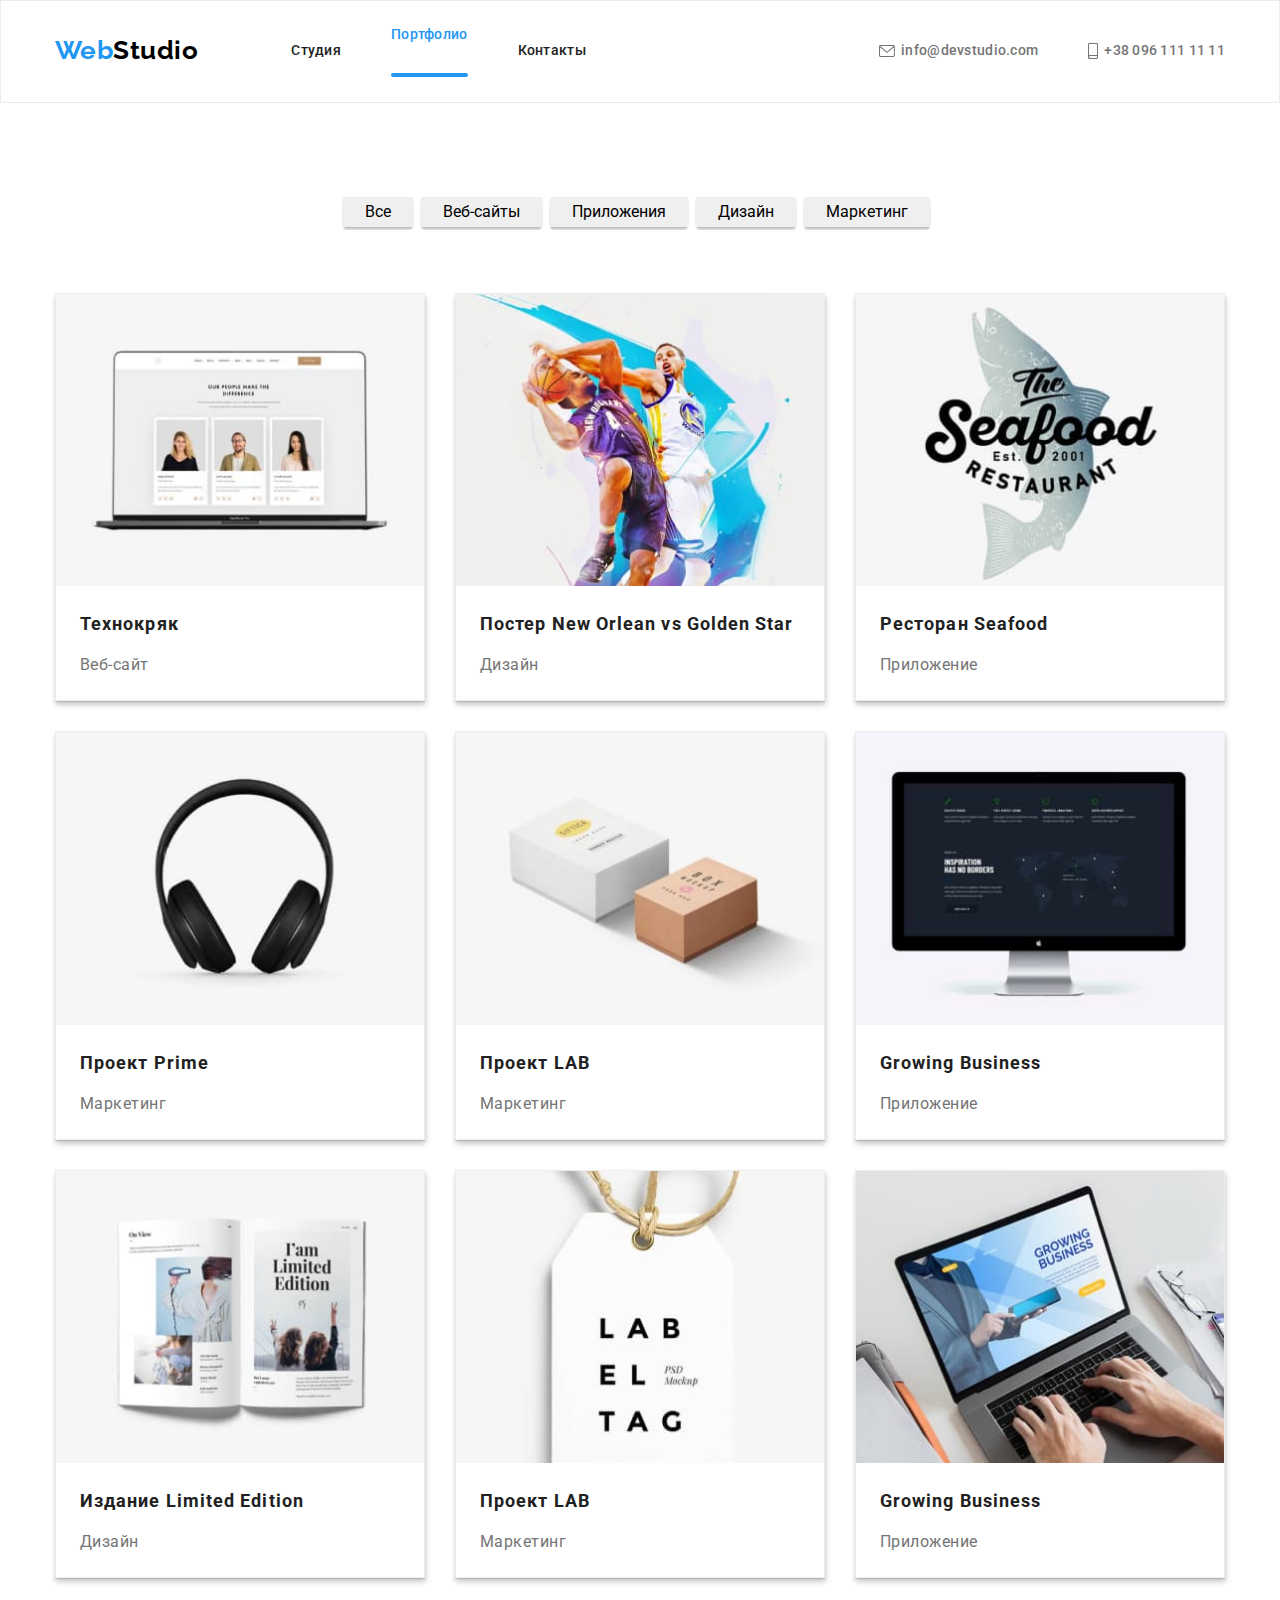
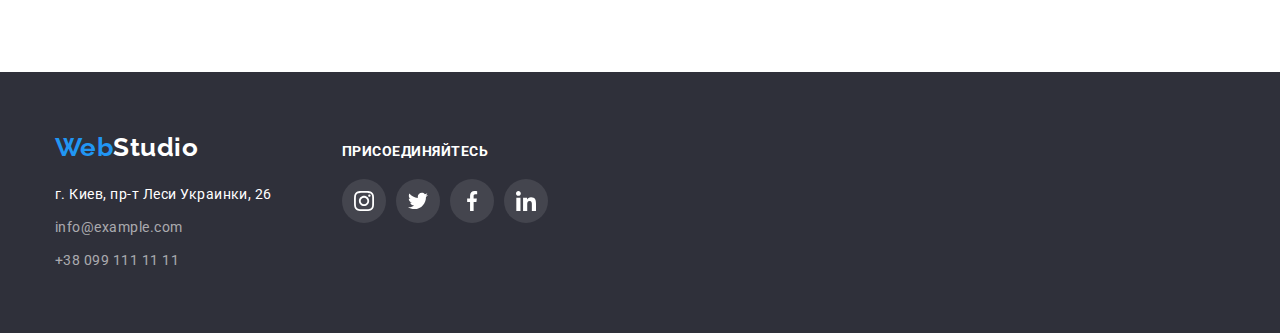
==== portfolio.html @ 944b117f "Начало д 5" ====
<!DOCTYPE html>
<html lang="ru">
  <head>
    <meta charset="UTF-8" />
    <meta http-equiv="X-UA-Compatible" content="IE=edge" />
    <meta name="viewport" content="width=device-width, initial-scale=1.0" />
    <title>Document</title>
    <link
      href="https://fonts.googleapis.com/css2?family=Raleway:wght@700&family=Roboto:wght@400;500;700;900&display=swap"
      rel="stylesheet"
    />
    <link
      rel="stylesheet"
      href="https://cdnjs.cloudflare.com/ajax/libs/modern-normalize/1.1.0/modern-normalize.min.css"
    />
    <link rel="stylesheet" href="./css/styles.css" />
  </head>
  <body>
    <!--Шапка сайта-->

    <header class="header">
      <div class="container container-header">
        <nav class="header-nav">
          <a href="/" class="logo header-logo">
            Web<span class="accent-dark">Studio</span>
          </a>
          <ul class="header-list list">
            <li class="header-item">
              <a href="./index.html" class="link">Студия</a>
            </li>
            <li class="header-item">
              <a href="./portfolio.html" class="link current">Портфолио</a>
            </li>
            <li class="header-item"><a href="" class="link">Контакты</a></li>
          </ul>
        </nav>
        <ul class="information-list">
          <li>
            <a href="mailto:info@devstudio.com" class="contact contact-mail">
              <svg class="inf-icon">
                <use href="./images/icons.svg#icon-envelope"></use>
              </svg>
              info@devstudio.com</a
            >
          </li>
          <li>
            <a href="tel:+380961111111" class="contact header-contact">
              <svg class="tel-icon">
                <use href="./images/icons.svg#icon-smartphone"></use>
              </svg>
              +38 096 111 11 11</a
            >
          </li>
        </ul>
      </div>
    </header>

    <main>
      <section class="section">
        <h1 class="visually-hidden">portfolio</h1>

        <!--Button-->
        <div class="container">
          <ul class="btn-list">
            <li class="btn-item">
              <button type="submit" class="btn">Все</button>
            </li>
            <li class="btn-item">
              <button type="submit" class="btn">Веб-сайты</button>
            </li>
            <li class="btn-item">
              <button type="submit" class="btn">Приложения</button>
            </li>
            <li class="btn-item">
              <button type="submit" class="btn">Дизайн</button>
            </li>
            <li class="btn-item">
              <button type="submit" class="btn">Маркетинг</button>
            </li>
          </ul>

          <ul class="example-container">
            <li class="example-item">
              <img
                class="example-img"
                src="./images/img21.jpg"
                alt="Технокряк"
                width="370"
              />
              <div class="main-example-text">
                <h2 class="title-text example-text">Технокряк</h2>
                <p class="second-text">Веб-сайт</p>
              </div>
            </li>
            <li class="example-item">
              <img
                class="example-img"
                src="./images/img22.jpg"
                alt="Постер New Orlean vs Golden Star"
                width="370"
              />
              <div class="main-example-text">
                <h2 class="title-text example-text">
                  Постер New Orlean vs Golden Star
                </h2>
                <p class="second-text">Дизайн</p>
              </div>
            </li>
            <li class="example-item">
              <img
                class="example-img"
                src="./images/img23.jpg"
                alt="Ресторан Seafood"
                width="370"
              />
              <div class="main-example-text">
                <h2 class="title-text example-text">Ресторан Seafood</h2>
                <p class="second-text">Приложение</p>
              </div>
            </li>
            <li class="example-item">
              <img
                class="example-img"
                src="./images/img24.jpg"
                alt="Проект Prime"
                width="370"
              />
              <div class="main-example-text">
                <h2 class="title-text example-text">Проект Prime</h2>
                <p class="second-text">Маркетинг</p>
              </div>
            </li>
            <li class="example-item">
              <img
                class="example-img"
                src="./images/img25.jpg"
                alt="Проект LAB"
                width="370"
              />
              <div class="main-example-text">
                <h2 class="title-text example-text">Проект LAB</h2>
                <p class="second-text">Маркетинг</p>
              </div>
            </li>
            <li class="example-item">
              <img
                class="example-img"
                src="./images/img26.jpg"
                alt="Growing Business"
                width="370"
              />
              <div class="main-example-text">
                <h2 class="title-text example-text">Growing Business</h2>
                <p class="second-text">Приложение</p>
              </div>
            </li>
            <li class="example-item">
              <img
                class="example-img"
                src="./images/img27.jpg"
                alt="Издание Limited Edition"
                width="370"
              />
              <div class="main-example-text">
                <h2 class="title-text example-text">Издание Limited Edition</h2>
                <p class="second-text">Дизайн</p>
              </div>
            </li>
            <li class="example-item">
              <img
                class="example-img"
                src="./images/img28.jpg"
                alt="Проект LAB"
                width="370"
              />
              <div class="main-example-text">
                <h2 class="title-text example-text">Проект LAB</h2>
                <p class="second-text">Маркетинг</p>
              </div>
            </li>
            <li class="example-item">
              <img
                class="example-img"
                src="./images/img29.jpg"
                alt="Growing Business"
                width="370"
              />
              <div class="main-example-text">
                <h2 class="title-text example-text">Growing Business</h2>
                <p class="second-text">Приложение</p>
              </div>
            </li>
          </ul>
        </div>
      </section>
    </main>

    <!--Футер-->

    <footer class="futer">
      <div class="container futer-container">
        <div class="futer-left">
          <a href="/" class="logo futer-logo">
            Web<span class="accent-white">Studio</span>
          </a>
          <address class="futer-adrdess">
            <p class="address">г. Киев, пр-т Леси Украинки, 26</p>
            <ul>
              <li>
                <a href="" class="futer-inf-mail inf">info@example.com</a>
              </li>
              <li>
                <a href="" class="inf futer-inf-tel">+38 099 111 11 11</a>
              </li>
            </ul>
          </address>
        </div>
        <div class="futer-right">
          <h2 class="futer-right-title">присоединяйтесь</h2>
          <ul class="futer-right-list">
            <li class="futer-right-item">
              <a href="" class="futer-right-list-icon">
                <svg class="futer-icon" width="20" height="20">
                  <use href="./images/icons.svg#icon-instagram-2"></use>
                </svg>
              </a>
            </li>
            <li class="futer-right-item">
              <a href="" class="futer-right-list-icon">
                <svg class="futer-icon" width="20" height="20">
                  <use href="./images/icons.svg#icon-twitter-1"></use>
                </svg>
              </a>
            </li>
            <li class="futer-right-item">
              <a href="" class="futer-right-list-icon">
                <svg class="futer-icon" width="20" height="20">
                  <use href="./images/icons.svg#icon-facebook-1"></use>
                </svg>
              </a>
            </li>
            <li class="futer-right-item">
              <a href="" class="futer-right-list-icon">
                <svg class="futer-icon" width="20" height="20">
                  <use href="./images/icons.svg#icon-linkedin-1"></use>
                </svg>
              </a>
            </li>
          </ul>
        </div>
      </div>
    </footer>
  </body>
</html>
---- css/styles.css ----
/* акцент синий #2196F3 */
/* основной цвет #212121 */
/* белый цвет #FFFFFF */
/* вторичный цвет #757575 */
/*  вторичный цвет фона #2F303A */

:root {
  --primary-text-color: #757575;
  --title-text-color: #212121;
  --accent-color: #2196f3;
  --title-white-color: #ffffff;
  --bgr-color: #2f303a;
  --logo-dark-color: #000000;
  --btn-color: #f5f4fa;
  --icon-color: #afb1b8;
}

/* Сбросы */

html {
  box-sizing: border-box;
}
*,
*::before,
*::after {
  box-sizing: inherit;
}

p,
h1,
h2,
h3,
h4,
h5,
h6 {
  margin: 0;
  padding: 0;
}
img {
  display: block;
  max-width: 100%;
}

ul {
  margin: 0;
  padding: 0;
  list-style: none;
}

a {
  text-decoration: none;
}

.list {
  padding: 0;
  margin: 0;
}

body {
  margin: 0;
  background-color: var(--title-white-color);
  color: var(--primary-text-color);
  font-family: Roboto, sans-serif;
  letter-spacing: 0.03em;
  font-style: normal;
}

.address {
  font-style: normal;
  line-height: 1.71;
}
.visually-hidden {
  position: absolute;
  white-space: nowrap;
  width: 1px;
  height: 1px;
  overflow: hidden;
  border: 0;
  padding: 0;
  clip: rect(0 0 0 0);
  clip-path: inset(50%);
  margin: -1px;
}

.container {
  margin: 0 auto;
  width: 1200px;
  padding-right: 15px;
  padding-left: 15px;
}

.section {
  padding: 94px 0;
}

.title-text {
  font-weight: 700;
  text-align: left;
  color: var(--title-text-color);
}

/* -------------header------------- */

.container-header {
  display: flex;
}

.header-nav {
  display: flex;
  align-items: center;
}

.header-list {
  display: flex;
}
.information-list {
  display: flex;
  margin-left: auto;
  align-items: center;
}

.logo {
  color: var(--accent-color);
  font-family: raleway, sans-serif;
  font-weight: 700;
  font-size: 26px;
  line-height: 1.19;
}
.header {
  border: 1px solid #ececec;
}

.accent-dark {
  color: var(--logo-dark-color);
}

.accent-white {
  color: var(--title-white-color);
}
.header-contact {
  margin-left: 50px;
}

.header-logo {
  margin-right: 93px;
}
.header-item {
  display: flex;
  align-items: center;
}
.header-item:not(:last-child) {
  margin-right: 50px;
}

.link {
  color: var(--title-text-color);
  font-size: 14px;
  font-weight: 500;
  line-height: 1.4;
  letter-spacing: 0.02em;
}
.header {
  padding-top: 24px;
  padding-bottom: 25px;
  margin-bottom: 0;
}
.header-list a:hover,
.header-list a:focus {
  color: var(--accent-color);
}

.current {
  color: var(--accent-color);
}
.current::after {
  content: "";
  width: inherit;
  height: 4px;
  display: block;
  background-color: var(--accent-color);
  margin-top: 28px;
  margin-bottom: 0;
  border-radius: 2px;
}
.contact {
  color: var(--primary-text-color);
  font-size: 14px;
  font-weight: 500;
  line-height: 1.14;
  letter-spacing: 0.02em;
  display: flex;
  align-items: center;
}
.contact-mail {
  display: flex;
  align-items: center;
}

.inf-icon {
  width: 16px;
  height: 12px;
  fill: var(--primary-text-color);
  margin-right: 6px;
}

.contact:hover .inf-icon {
  fill: var(--accent-color);
}

.contact:focus .inf-icon {
  fill: var(--accent-color);
}
.contact:hover .tel-icon {
  fill: var(--accent-color);
}

.contact:focus .tel-icon {
  fill: var(--accent-color);
}

.contact:hover,
.contact:focus {
  color: var(--accent-color);
}
.tel-icon {
  align-items: center;
  height: 16px;
  width: 10px;
  margin-right: 6px;
  fill: var(--primary-text-color);
}

/*-----------------HERO--------------- */

.hero-section {
  text-align: center;
  background-color: #c4c4c4;
  background-image: linear-gradient(
      to right,
      rgba(47, 48, 58, 0.4),
      rgba(47, 48, 58, 0.4)
    ),
    url(../images/hero-bg.jpg);
  background-repeat: no-repeat;
  background-position: center;
  background-size: cover;
  max-width: 1600px;
  margin: 0 auto;
  padding-top: 200px;
  padding-bottom: 200px;
}

.hero-title {
  margin-bottom: 30px;
  color: var(--title-white-color);
  font-size: 44px;
  font-weight: 900;
  line-height: 1.36;
  letter-spacing: 0.06em;
  text-transform: uppercase;
  width: 696px;
  margin: 0 auto 30px;
}

/* ------------- Особенности------------- */

.peculiarities-list {
  display: flex;
}
.pecul-item:not(:last-child) {
  margin-right: 30px;
}
.pecul-title {
  margin-bottom: 10px;
  font-size: 14px;
  line-height: 1.14;
  text-transform: uppercase;
}
.peculiarities-second-text {
  font-size: 14px;
  font-style: normal;
  line-height: 1.71;
  text-align: left;
}
.pecul-icon {
  align-items: center;
}
.icon {
  display: flex;
  width: 270px;
  height: 120px;
  align-items: center;
  justify-content: center;
  background: #f5f4fa;
  border-radius: 4px;
  margin-bottom: 30px;
}

/*--------------Работа--------------*/

.section-work {
  padding-top: 0;
}
.section-title {
  margin-top: 0;
  margin-bottom: 50px;
  color: var(--title-text-color);
  font-size: 36px;
  font-weight: 700;
  line-height: 1.17;
  text-align: center;
}
.work {
  display: flex;
  justify-content: space-between;
}

/*------------ Наша команда -------------*/

.section-team {
  background: var(--btn-color);
}
.team-list .title {
  color: var(--title-text-color);
  font-size: 16px;
  font-weight: 500;
  line-height: 1.88;
  text-align: center;
}
.team-list {
  display: flex;
  margin-bottom: 0;
  margin-left: -30px;
  font-size: 16px;
  line-height: 1.19;
  text-align: center;
}
.team-item {
  flex-basis: calc((100% - 3 * 30px) / 3);
  margin-left: 30px;
  box-shadow: 0px 1px 3px rgba(0, 0, 0, 0.12), 0px 1px 1px rgba(0, 0, 0, 0.14),
    0px 2px 1px rgba(0, 0, 0, 0.2);
  border-radius: 0px 0px 4px 4px;
  background: var(--title-white-color);
}
.team-second-text {
  margin-bottom: 16px;
}

.team-text {
  padding-top: 30px;
  padding-bottom: 30px;
}
.team-title {
  margin-bottom: 10px;
}
.team-list-item {
  display: flex;
  justify-content: center;
}
.social-item {
  margin-right: 10px;
}
.social-item:last-child {
  margin-right: 0;
}

.social-link {
  align-items: center;
  justify-content: center;
  width: 44px;
  height: 44px;
  background: var(--title-white-color);
  border-radius: 50%;
  display: flex;
}
.social-icon {
  fill: var(--icon-color);
}
.social-link:hover,
.social-link:focus {
  background-color: var(--accent-color);
}
.social-link:hover .social-icon,
.social-link:focus .social-icon {
  fill: var(--title-white-color);
}

/*------------ Clients -------------*/

.clients-list {
  display: flex;
  align-items: center;
  justify-content: center;
}
.clients-item {
  margin-right: 30px;

  box-sizing: border-box;
}
.clients {
  width: 170px;
  height: 92px;
  border: 1px solid var(--icon-color);
  border-radius: 4px;
  display: flex;
  justify-content: center;
  align-items: center;
}
.clients-icon {
  fill: var(--icon-color);
  width: 106px;
  height: 60px;
}
.clients:hover .clients-icon {
  fill: var(--accent-color);
}
.clients:focus .clients-icon {
  fill: var(--accent-color);
}
.clients:hover,
.clients:focus {
  border-color: var(--accent-color);
}

/* button */
.hero-button {
  border-radius: 4px;
  padding: 10px 32px;
  min-width: 200px;
  text-align: center;

  color: var(--title-white-color);
  background: var(--accent-color);
  font-family: inherit;
  font-size: 16px;
  font-weight: 700;
  line-height: 1.88;
  letter-spacing: 0.06em;
  border: none;
  cursor: pointer;
  box-shadow: 0px 4px 4px rgba(0, 0, 0, 0.15);
}

/*------------- Футер---------------- */

.futer {
  background-color: var(--bgr-color);
  padding: 60px 0;
}
.futer-logo {
  margin-bottom: 20px;
}
.futer .address {
  color: var(--title-white-color);

  font-size: 14px;
  line-height: 1.71;
  text-align: left;
  margin-bottom: 9px;
  margin-top: 20px;
}
.futer .inf {
  font-family: Roboto;
  font-style: normal;
  color: rgba(255, 255, 255, 0.6);
  font-size: 14px;
  line-height: 1.71;
  text-align: left;
}

.futer-inf-mail {
  display: block;
  margin-bottom: 9px;
}
.futer-inf-tel {
  display: block;
}
.futer-container {
  display: flex;
  align-items: baseline;
}
.futer-left {
  margin-right: 70px;
}

.futer-right-title {
  font-size: 14px;
  line-height: calc(16 / 14);
  text-align: left;
  color: var(--title-white-color);
  margin-bottom: 20px;
  text-transform: uppercase;
}

.futer-right-list {
  display: flex;
  justify-content: center;
  align-items: center;
}
.futer-right-list-icon {
  background-color: rgba(255, 255, 255, 0.1);
  border-radius: 50%;
  align-items: center;
  justify-content: center;
  display: flex;
  width: 44px;
  height: 44px;
}

.futer-right-list-icon:hover,
.futer-right-list-icon:focus {
  background-color: var(--accent-color);
}

.futer-icon {
  fill: var(--title-white-color);

  align-items: center;
  justify-content: center;
}
.futer-right-item {
  width: 44px;
  height: 44px;
}

.futer-right-item:not(:last-child) {
  margin-right: 10px;
}

/*--------------- Portfolio ------------*/

/*----------- Button ---------*/

.btn {
  padding: 6px 22px;
  border: none;
}

.btn-item {
  font-size: 16px;
  font-weight: 500;
  line-height: calc(26 / 16);
  text-align: center;
  color: var(--bgr-color);
  border-radius: 4px;
  margin-right: 8px;
  margin-bottom: 16px;
  box-shadow: 0px 3px 1px rgba(0, 0, 0, 0.1), 0px 1px 2px rgba(0, 0, 0, 0.08),
    0px 2px 2px rgba(0, 0, 0, 0.12);
}

.btn-item:last-child {
  padding-right: 0px;
}
.btn-list {
  display: flex;
  justify-content: center;
  margin-bottom: 50px;
}

.btn:hover,
.btn:focus {
  background-color: var(--accent-color);
  cursor: pointer;
  color: var(--btn-color);
}

.examples .title {
  color: var(--title-text-color);
  font-size: 18px;
  font-weight: 700;
  line-height: 2;
  letter-spacing: 0.06em;
  text-align: left;
}

/* -------Примеры работ-------- */

.example-text {
  margin-bottom: 8px;

  font-size: 18px;
  font-weight: 700;
  line-height: 2;
  letter-spacing: 0.06em;
}
.second-text {
  font-size: 16px;
  line-height: 1.88;
  letter-spacing: 0.03em;
  color: var(--primary-text-color);
}
.example-container {
  display: flex;
  flex-wrap: wrap;
  margin-left: -30px;
  margin-top: -30px;
}
.example-item {
  margin-left: 30px;
  margin-top: 30px;
  flex-basis: calc((100% - 90px) / 3);
  background: var(--title-white-color);
  border: 1px solid #eeeeee;
  box-shadow: 0px 1px 1px rgba(0, 0, 0, 0.12), 0px 4px 4px rgba(0, 0, 0, 0.06),
    1px 4px 6px rgba(0, 0, 0, 0.16);
}

.main-example-text {
  margin: 20px 24px;
}
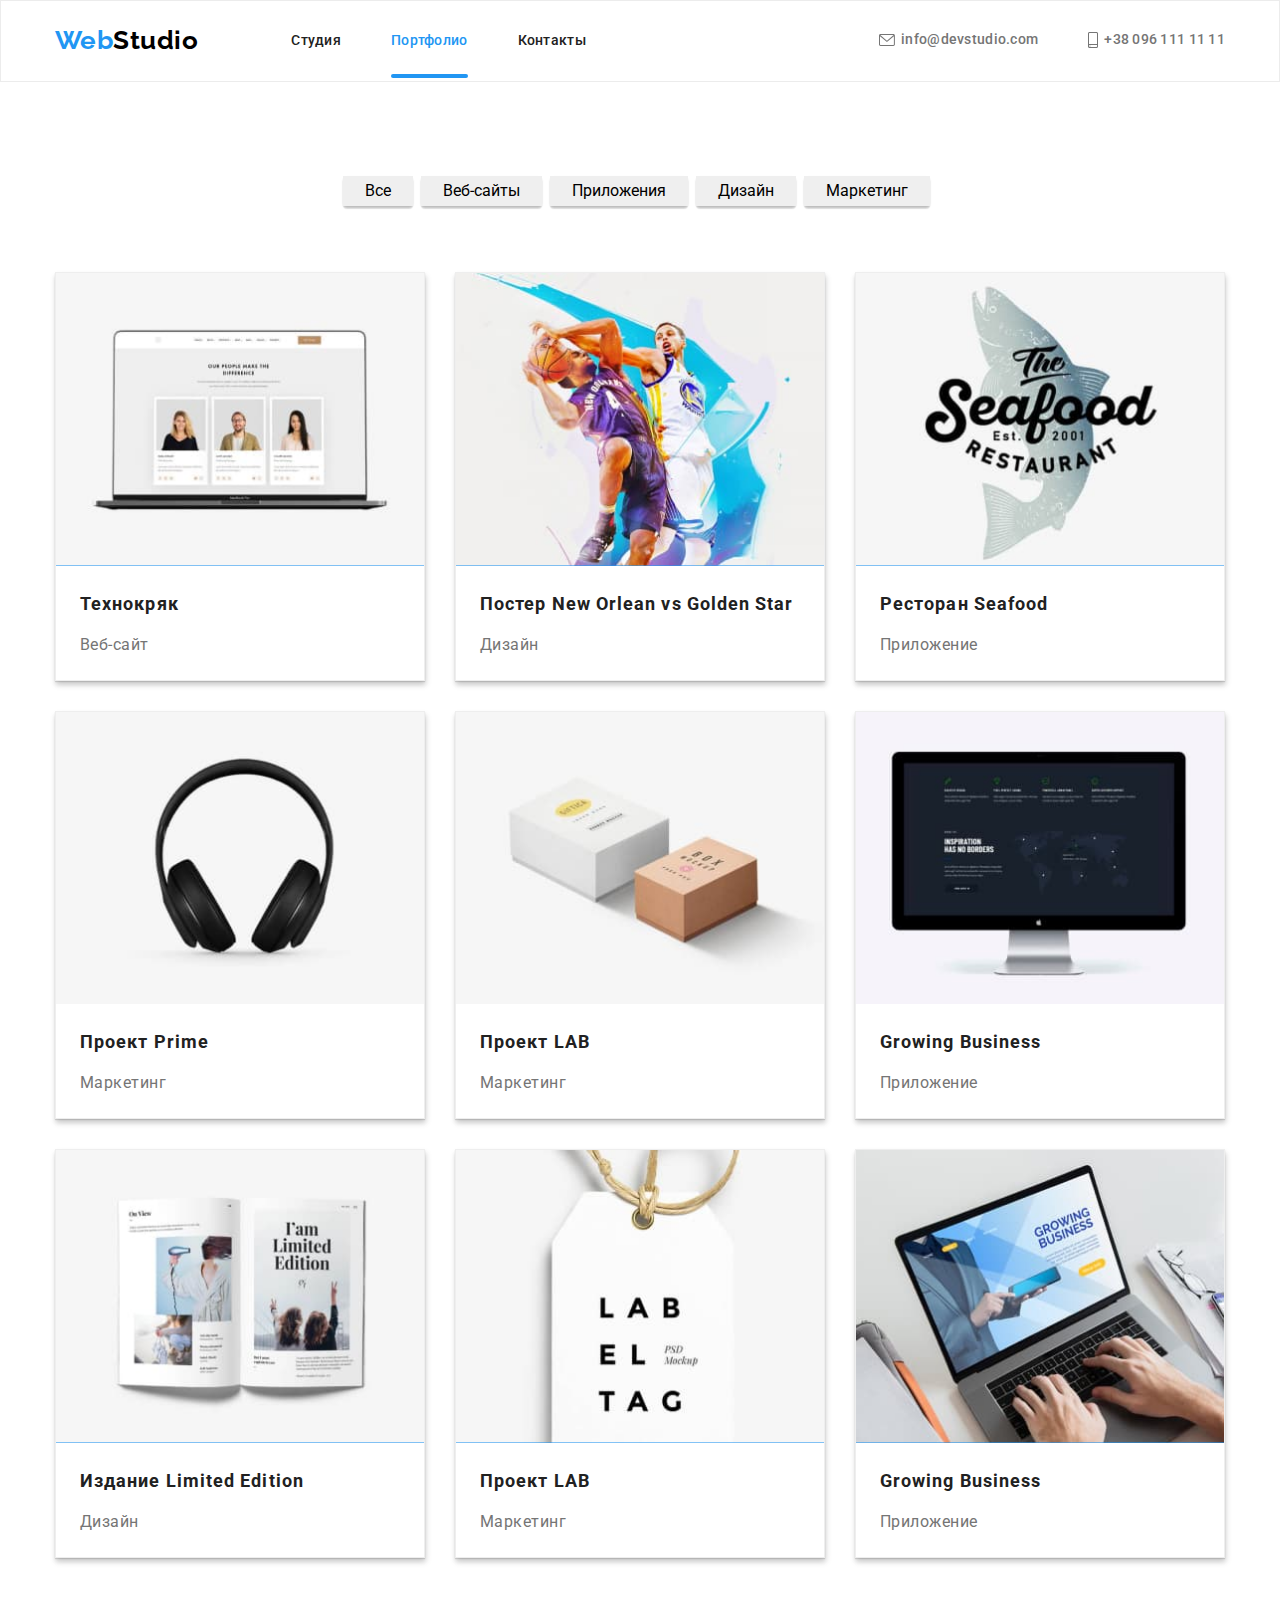
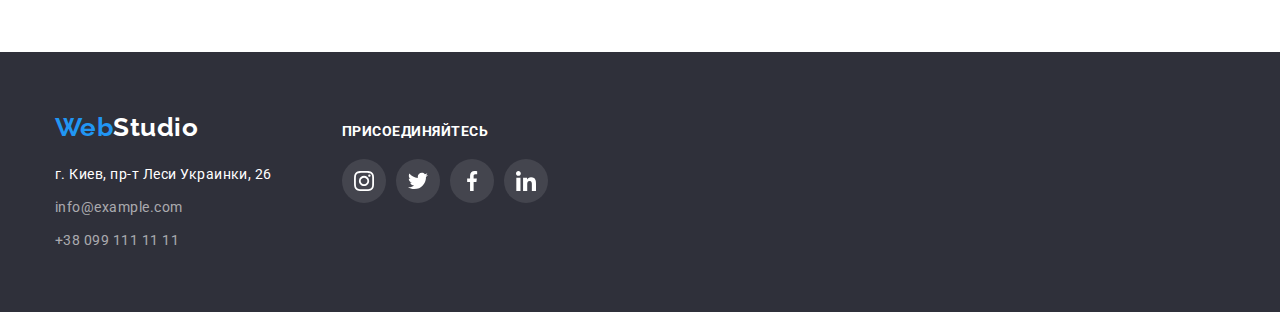
==== commit 10ca7fd4: "Home task 5" ====
--- a/portfolio.html
+++ b/portfolio.html
@@ -81,24 +81,38 @@
 
           <ul class="example-container">
             <li class="example-item">
-              <img
-                class="example-img"
-                src="./images/img21.jpg"
-                alt="Технокряк"
-                width="370"
-              />
+              <div class="example-items-text">
+                <img
+                  class="example-img"
+                  src="./images/img21.jpg"
+                  alt="Технокряк"
+                  width="370"
+                />
+                <p class="example-top-text">
+                  Технокряк это современная площадка распространения
+                  коронавируса. Компании используют эту платформу для цифрового
+                  шпионажа и атак на защищённые сервера конкурентов.
+                </p>
+              </div>
               <div class="main-example-text">
                 <h2 class="title-text example-text">Технокряк</h2>
                 <p class="second-text">Веб-сайт</p>
               </div>
             </li>
             <li class="example-item">
-              <img
-                class="example-img"
-                src="./images/img22.jpg"
-                alt="Постер New Orlean vs Golden Star"
-                width="370"
-              />
+              <div class="example-items-text">
+                <img
+                  class="example-img"
+                  src="./images/img22.jpg"
+                  alt="Постер New Orlean vs Golden Star"
+                  width="370"
+                />
+                <p class="example-top-text">
+                  Технокряк это современная площадка распространения
+                  коронавируса. Компании используют эту платформу для цифрового
+                  шпионажа и атак на защищённые сервера конкурентов.
+                </p>
+              </div>
               <div class="main-example-text">
                 <h2 class="title-text example-text">
                   Постер New Orlean vs Golden Star
@@ -107,84 +121,133 @@
               </div>
             </li>
             <li class="example-item">
-              <img
-                class="example-img"
-                src="./images/img23.jpg"
-                alt="Ресторан Seafood"
-                width="370"
-              />
+              <div class="example-items-text">
+                <img
+                  class="example-img"
+                  src="./images/img23.jpg"
+                  alt="Ресторан Seafood"
+                  width="370"
+                />
+                <p class="example-top-text">
+                  Технокряк это современная площадка распространения
+                  коронавируса. Компании используют эту платформу для цифрового
+                  шпионажа и атак на защищённые сервера конкурентов.
+                </p>
+              </div>
               <div class="main-example-text">
                 <h2 class="title-text example-text">Ресторан Seafood</h2>
                 <p class="second-text">Приложение</p>
               </div>
             </li>
             <li class="example-item">
-              <img
-                class="example-img"
-                src="./images/img24.jpg"
-                alt="Проект Prime"
-                width="370"
-              />
+              <div class="example-items-text">
+                <img
+                  class="example-img"
+                  src="./images/img24.jpg"
+                  alt="Проект Prime"
+                  width="370"
+                />
+                <p class="example-top-text">
+                  Технокряк это современная площадка распространения
+                  коронавируса. Компании используют эту платформу для цифрового
+                  шпионажа и атак на защищённые сервера конкурентов.
+                </p>
+              </div>
               <div class="main-example-text">
                 <h2 class="title-text example-text">Проект Prime</h2>
                 <p class="second-text">Маркетинг</p>
               </div>
             </li>
             <li class="example-item">
-              <img
-                class="example-img"
-                src="./images/img25.jpg"
-                alt="Проект LAB"
-                width="370"
-              />
+              <div class="example-items-text">
+                <img
+                  class="example-img"
+                  src="./images/img25.jpg"
+                  alt="Проект LAB"
+                  width="370"
+                />
+                <p class="example-top-text">
+                  Технокряк это современная площадка распространения
+                  коронавируса. Компании используют эту платформу для цифрового
+                  шпионажа и атак на защищённые сервера конкурентов.
+                </p>
+              </div>
               <div class="main-example-text">
                 <h2 class="title-text example-text">Проект LAB</h2>
                 <p class="second-text">Маркетинг</p>
               </div>
             </li>
             <li class="example-item">
-              <img
-                class="example-img"
-                src="./images/img26.jpg"
-                alt="Growing Business"
-                width="370"
-              />
+              <div class="example-items-text">
+                <img
+                  class="example-img"
+                  src="./images/img26.jpg"
+                  alt="Growing Business"
+                  width="370"
+                />
+                <p class="example-top-text">
+                  Технокряк это современная площадка распространения
+                  коронавируса. Компании используют эту платформу для цифрового
+                  шпионажа и атак на защищённые сервера конкурентов.
+                </p>
+              </div>
               <div class="main-example-text">
                 <h2 class="title-text example-text">Growing Business</h2>
                 <p class="second-text">Приложение</p>
               </div>
             </li>
             <li class="example-item">
-              <img
-                class="example-img"
-                src="./images/img27.jpg"
-                alt="Издание Limited Edition"
-                width="370"
-              />
+              <div class="example-items-text">
+                <img
+                  class="example-img"
+                  src="./images/img27.jpg"
+                  alt="Издание Limited Edition"
+                  width="370"
+                />
+                <p class="example-top-text">
+                  Технокряк это современная площадка распространения
+                  коронавируса. Компании используют эту платформу для цифрового
+                  шпионажа и атак на защищённые сервера конкурентов.
+                </p>
+              </div>
               <div class="main-example-text">
                 <h2 class="title-text example-text">Издание Limited Edition</h2>
                 <p class="second-text">Дизайн</p>
               </div>
             </li>
             <li class="example-item">
-              <img
-                class="example-img"
-                src="./images/img28.jpg"
-                alt="Проект LAB"
-                width="370"
-              />
+              <div class="example-items-text">
+                <img
+                  class="example-img"
+                  src="./images/img28.jpg"
+                  alt="Проект LAB"
+                  width="370"
+                />
+                <p class="example-top-text">
+                  Технокряк это современная площадка распространения
+                  коронавируса. Компании используют эту платформу для цифрового
+                  шпионажа и атак на защищённые сервера конкурентов.
+                </p>
+              </div>
               <div class="main-example-text">
                 <h2 class="title-text example-text">Проект LAB</h2>
                 <p class="second-text">Маркетинг</p>
               </div>
             </li>
             <li class="example-item">
-              <img
-                class="example-img"
-                src="./images/img29.jpg"
-                alt="Growing Business"
-                width="370"
-              />
+              <div class="example-items-text">
+                <img
+                  class="example-img"
+                  src="./images/img29.jpg"
+                  alt="Growing Business"
+                  width="370"
+                />
+                <p class="example-top-text">
+                  Технокряк это современная площадка распространения
+                  коронавируса. Компании используют эту платформу для цифрового
+                  шпионажа и атак на защищённые сервера конкурентов.
+                </p>
+              </div>
               <div class="main-example-text">
                 <h2 class="title-text example-text">Growing Business</h2>
                 <p class="second-text">Приложение</p>
--- a/css/styles.css
+++ b/css/styles.css
@@ -147,6 +147,7 @@
 .header-item {
   display: flex;
   align-items: center;
+  position: relative;
 }
 .header-item:not(:last-child) {
   margin-right: 50px;
@@ -174,13 +175,16 @@
 }
 .current::after {
   content: "";
-  width: inherit;
   height: 4px;
   display: block;
   background-color: var(--accent-color);
   margin-top: 28px;
   margin-bottom: 0;
   border-radius: 2px;
+  position: absolute;
+  left: 0;
+  width: 100%;
+  bottom: -28px;
 }
 .contact {
   color: var(--primary-text-color);
@@ -314,7 +318,24 @@
   display: flex;
   justify-content: space-between;
 }
-
+.work-item {
+  position: relative;
+}
+
+.work-text {
+  position: absolute;
+
+  bottom: 0;
+  background-color: rgba(47, 48, 58, 0.8);
+  padding: 27px;
+  font-weight: 700;
+  font-size: 14px;
+  line-height: 1.14;
+  text-align: center;
+  text-transform: uppercase;
+  color: var(--title-white-color);
+  width: 100%;
+}
 /*------------ Наша команда -------------*/
 
 .section-team {
@@ -585,6 +606,26 @@
   line-height: 2;
   letter-spacing: 0.06em;
 }
+.example-items-text {
+  position: relative;
+  overflow: hidden;
+}
+.example-top-text {
+  position: absolute;
+  padding: 63px 24px;
+  height: 100%;
+  background-color: rgba(33, 150, 243, 0.9);
+  color: var(--title-white-color);
+  font-size: 18px;
+  line-height: 1.56;
+  text-align: left;
+  top: 0;
+  transform: translateY(100%);
+  transition: transform 250ms cubic-bezier(0.4, 0, 0.2, 1);
+}
+.example-item:hover .example-top-text {
+  transform: translateY(0);
+}
 .second-text {
   font-size: 16px;
   line-height: 1.88;
@@ -610,3 +651,38 @@
 .main-example-text {
   margin: 20px 24px;
 }
+.backdrop {
+  height: 100vh;
+  width: 100vw;
+  position: fixed;
+  top: 0;
+  background: rgba(47, 48, 58, 0.8);
+  display: flex;
+  align-items: center;
+  justify-content: center;
+  transition: opasity 250ms cubic-bezier(0.4, 0, 0.2, 1);
+}
+.modal {
+  width: 528px;
+  height: 581px;
+  background: var(--title-white-color);
+  box-shadow: 0px 1px 3px rgba(0, 0, 0, 0.12), 0px 1px 1px rgba(0, 0, 0, 0.14),
+    0px 2px 1px rgba(0, 0, 0, 0.2);
+  border-radius: 4px;
+  position: relative;
+}
+.btn-close {
+  width: 30px;
+  height: 30px;
+  background: var(--title-white-color);
+  border: 1px solid rgba(0, 0, 0, 0.1);
+  position: absolute;
+  top: 8px;
+  right: 8px;
+  border-radius: 50%;
+  cursor: pointer;
+}
+.is-hidden {
+  opacity: 0;
+  pointer-events: none;
+}
